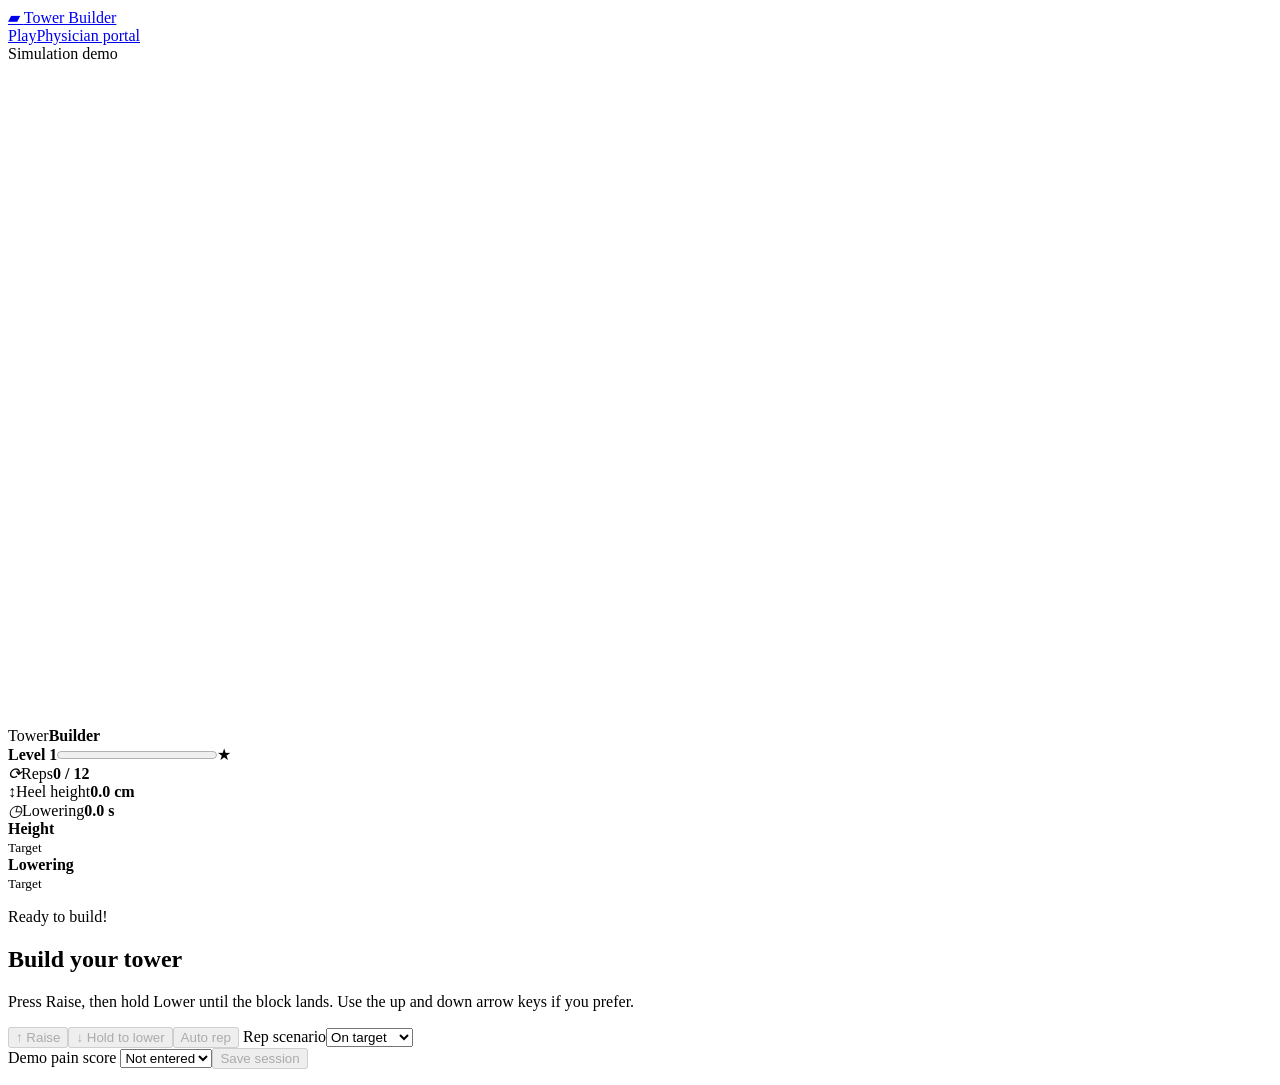
==== static/index.html @ 0b87dc3c "game" ====
﻿<!doctype html>
<html lang="en">
<head>
<meta charset="utf-8">
<meta name="viewport" content="width=device-width, initial-scale=1">
<title>Tower Builder</title>
<link rel="stylesheet" href="/style.css">
<script src="/game.js" defer></script>
</head>
<body class="game-page">
<header class="nav"><a class="brand" href="/">▰ <span>Tower Builder</span></a><nav aria-label="Main"><a aria-current="page" href="/">Play</a><a href="/physician">Physician portal</a></nav><span class="demo">Simulation demo</span></header>
<main class="game-shell">
<section class="stage" aria-label="Tower Builder game">
<canvas id="scene" width="1200" height="660" aria-hidden="true"></canvas>
<div class="game-logo" aria-label="Tower Builder"><span>Tower</span><b>Builder</b></div>
<div class="level"><strong id="level">Level 1</strong><progress id="progress" value="0" max="12" aria-label="Level progress"></progress><span aria-hidden="true">★</span></div>
<div class="stats">
<div><i aria-hidden="true">⟳</i><span>Reps<b id="reps">0 / 12</b></span></div>
<div><i aria-hidden="true">↕</i><span>Heel height<b id="height">0.0 cm</b></span></div>
<div><i aria-hidden="true">◷</i><span>Lowering<b id="pace">0.0 s</b></span></div>
</div>
<div class="gauges">
<div><strong>Height</strong><div class="gauge-inner"><div role="meter" aria-label="Heel height" aria-valuemin="0" aria-valuemax="9" aria-valuenow="0" class="track" id="height-track"><span></span></div><small>Target<b id="height-target"></b></small></div></div>
<div><strong>Lowering</strong><div class="gauge-inner"><div role="meter" aria-label="Lowering time" aria-valuemin="0" aria-valuemax="5" aria-valuenow="0" class="track" id="pace-track"><span></span></div><small>Target<b id="pace-target"></b></small></div></div>
</div>
<p id="feedback" class="feedback" role="status">Ready to build!</p>
</section>
<section class="control-panel" aria-label="Simulator controls">
<div><h1>Build your tower</h1><p id="instruction">Press Raise, then hold Lower until the block lands. Use the up and down arrow keys if you prefer.</p></div>
<div class="actions">
<button id="raise" disabled>↑ Raise</button><button id="lower" disabled>↓ Hold to lower</button><button id="simulate" disabled>Auto rep</button>
<label class="scenario">Rep scenario<select id="scenario"><option value="target">On target</option><option value="fast">Too fast</option><option value="low">Low height</option><option value="slow">Too slow</option></select></label>
</div>
<form id="save-form"><label>Demo pain score <select id="pain"><option value="">Not entered</option></select></label><button id="save" disabled>Save session</button><button id="next" type="button" hidden>Next level</button><p id="save-status" role="status"></p></form>
</section>
</main>
</body>
</html>
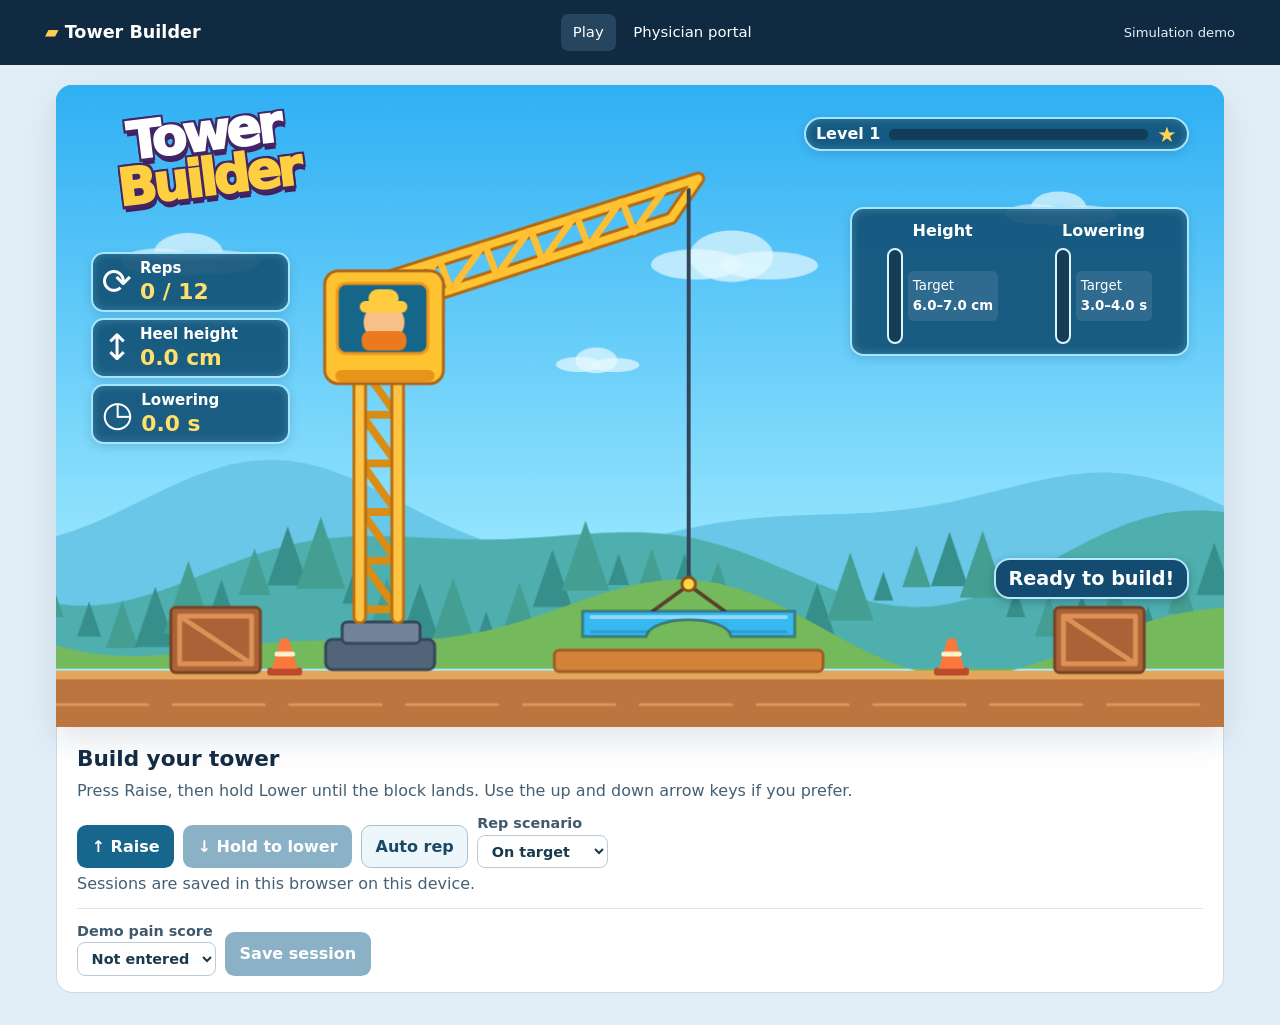
==== commit 64ea7aac: "host" ====
--- a/static/index.html
+++ b/static/index.html
@@ -4,11 +4,12 @@
 <meta charset="utf-8">
 <meta name="viewport" content="width=device-width, initial-scale=1">
 <title>Tower Builder</title>
-<link rel="stylesheet" href="/style.css">
-<script src="/game.js" defer></script>
+<link rel="stylesheet" href="./style.css">
+<script src="./demo-data.js" defer></script>
+<script src="./game.js" defer></script>
 </head>
 <body class="game-page">
-<header class="nav"><a class="brand" href="/">▰ <span>Tower Builder</span></a><nav aria-label="Main"><a aria-current="page" href="/">Play</a><a href="/physician">Physician portal</a></nav><span class="demo">Simulation demo</span></header>
+<header class="nav"><a class="brand" href="./">▰ <span>Tower Builder</span></a><nav aria-label="Main"><a aria-current="page" href="./">Play</a><a href="./physician.html">Physician portal</a></nav><span class="demo">Simulation demo</span></header>
 <main class="game-shell">
 <section class="stage" aria-label="Tower Builder game">
 <canvas id="scene" width="1200" height="660" aria-hidden="true"></canvas>
@@ -31,6 +32,7 @@
 <button id="raise" disabled>↑ Raise</button><button id="lower" disabled>↓ Hold to lower</button><button id="simulate" disabled>Auto rep</button>
 <label class="scenario">Rep scenario<select id="scenario"><option value="target">On target</option><option value="fast">Too fast</option><option value="low">Low height</option><option value="slow">Too slow</option></select></label>
 </div>
+<p id="storage-note" hidden>Sessions are saved in this browser on this device.</p>
 <form id="save-form"><label>Demo pain score <select id="pain"><option value="">Not entered</option></select></label><button id="save" disabled>Save session</button><button id="next" type="button" hidden>Next level</button><p id="save-status" role="status"></p></form>
 </section>
 </main>
--- a/static/style.css
+++ b/static/style.css
@@ -0,0 +1,107 @@
+﻿:root { font: 16px/1.5 "Segoe UI", system-ui, sans-serif; color: #142d45; background: #edf4f9; }
+* { box-sizing: border-box; }
+body { margin: 0; }
+button, select { font: inherit; }
+button, select, a { -webkit-tap-highlight-color: transparent; }
+button { cursor: pointer; padding: .55rem .85rem; border: 1px solid transparent; border-radius: .6rem; font-weight: 700; color: white; background: #17668d; }
+button:hover:not(:disabled) { filter: brightness(1.1); }
+button:disabled { opacity: .5; cursor: default; }
+:focus-visible { outline: 3px solid #b65a11; outline-offset: 3px; }
+select { display: block; width: 100%; color: #19394d; background: #fff; border: 1px solid #b9cbd8; border-radius: .5rem; padding: .42rem .6rem; }
+label { color: #41596c; font-size: .9rem; font-weight: 650; }
+[hidden] { display: none !important; }
+.nav { display: flex; justify-content: space-between; align-items: center; gap: 1rem; background: #102a41; color: white; min-height: 65px; padding: .65rem max(1.1rem, calc((100vw - 1190px) / 2)); }
+.nav a { color: inherit; text-decoration: none; white-space: nowrap; }
+.nav nav { display: flex; gap: .35rem; }
+.nav nav a { font-size: .93rem; padding: .45rem .75rem; border-radius: .45rem; }
+.nav nav a:hover, .nav [aria-current] { background: #26455e; }
+.brand { color: #ffd04f !important; font-weight: 900; font-size: 1.1rem; }
+.brand span { color: white; }
+.demo { color: #e5f2fa; font-size: .82rem; white-space: nowrap; }
+.game-page { background: #e2eef7; }
+.game-shell, .portal-shell { max-width: 1200px; margin: auto; padding: 1.25rem 1rem 2rem; }
+.stage { position: relative; overflow: hidden; isolation: isolate; width: 100%; aspect-ratio: 1200 / 660; border-radius: 1rem 1rem 0 0; background: #37b9f6; box-shadow: 0 12px 32px #17324e22; }
+.stage canvas { position: absolute; inset: 0; display: block; width: 100%; height: 100%; }
+.game-logo { position: absolute; left: 5%; top: 4%; font-size: clamp(1.2rem, 4.1vw, 3.2rem); line-height: .87; font-weight: 1000; text-align: center; letter-spacing: -.07em; transform: rotate(-7deg); color: #fff; text-shadow: 2px 3px #432665, -2px -2px #432665, -2px 3px #432665, 2px -2px #432665, 1px 6px #442060; }
+.game-logo b { display: block; color: #ffcf42; font-weight: inherit; }
+.level, .stats > div, .gauges { color: #fff; background: #125277e8; border: 2px solid #a4e6ff; box-shadow: inset 0 0 10px #a5eaff40, 0 3px 10px #174d6f33; }
+.level { position: absolute; display: flex; align-items: center; gap: .55rem; border-radius: 999px; padding: .2rem .65rem; top: 5%; right: 3%; width: 33%; font-size: clamp(.7rem, 1.5vw, 1rem); white-space: nowrap; }
+.level span { color: #ffd44c; font-size: 1.35em; line-height: 1; }
+progress { width: 100%; height: .7em; appearance: none; border: 0; border-radius: 99px; background: #113d59; }
+progress::-webkit-progress-bar { background: #113d59; border-radius: 99px; }
+progress::-webkit-progress-value { background: linear-gradient(#b7f478, #50c526); border-radius: 99px; }
+progress::-moz-progress-bar { background: #77df42; border-radius: 99px; }
+.stats { position: absolute; left: 3%; top: 26%; display: grid; gap: .36rem; width: 17%; min-width: 102px; }
+.stats > div { display: flex; align-items: center; gap: .5rem; border-radius: .8rem; padding: .38rem .55rem; }
+.stats i { font-size: clamp(1.05rem, 3vw, 2.25rem); line-height: 1; font-style: normal; }
+.stats span { font-size: clamp(.67rem, 1.3vw, .94rem); line-height: 1.1; font-weight: 650; }
+.stats b { display: block; margin-top: .16em; color: #ffe06a; font-size: 1.45em; white-space: nowrap; }
+.gauges { position: absolute; top: 19%; right: 3%; width: 29%; display: flex; justify-content: space-around; gap: .4rem; border-radius: .85rem; padding: .6rem; text-align: center; font-size: clamp(.65rem, 1.5vw, 1rem); }
+.gauge-inner { display: flex; align-items: center; gap: .3rem; margin-top: .35rem; text-align: left; }
+.gauge-inner small { background: #ffffff18; border-radius: .35rem; padding: .3rem; white-space: nowrap; }
+.gauge-inner b { display: block; }
+.track { width: clamp(.65rem, 1.6vw, 1rem); height: clamp(2.1rem, 8vw, 6rem); position: relative; border: 2px solid #d8f4ff; border-radius: 999px; background: #153d56; overflow: hidden; }
+.track span { position: absolute; inset: auto 0 0; height: 0; background: linear-gradient(#b8fa54, #48c72a); }
+.feedback { position: absolute; right: 3%; bottom: 20%; max-width: 33%; margin: 0; border-radius: 1rem; border: 2px solid #b5e8ff; background: #144b70; color: white; padding: .45rem .8rem; font-size: clamp(.7rem, 1.65vw, 1.2rem); line-height: 1.2; font-weight: 850; text-align: center; box-shadow: 0 3px 9px #142d4550; }
+.feedback[data-result="good"] { background: #236d23; border-color: #c1fa95; }
+.feedback[data-result="miss"] { background: #844514; border-color: #ffdd85; }
+.control-panel { background: #fff; padding: 1rem 1.25rem; border: 1px solid #c9dce9; border-top: 0; border-radius: 0 0 1rem 1rem; }
+.control-panel h1 { margin: 0; font-size: 1.35rem; }
+.control-panel p { margin: .2rem 0 .65rem; color: #456073; }
+.actions, #save-form { display: flex; gap: .55rem; flex-wrap: wrap; align-items: end; }
+#lower { touch-action: none; user-select: none; }
+#lower:not(:disabled) { background: #287325; }
+#save-form { margin-top: .75rem; padding-top: .75rem; border-top: 1px solid #dde8ef; }
+#save-status { margin: 0; align-self: center; }
+.secondary, #simulate, #next { border-color: #a8c2d4; background: #edf6fa; color: #194965; }
+.portal-title, .section-head { display: flex; justify-content: space-between; align-items: end; gap: .8rem; flex-wrap: wrap; }
+.portal-title { padding: .75rem 0 1.15rem; }
+.portal-title h1 { margin: 0; font-size: clamp(1.7rem, 4vw, 2.65rem); line-height: 1.12; letter-spacing: -.035em; }
+.portal-title p, .section-head p { margin: .3rem 0 0; color: #496275; }
+.portal-title .eyebrow { margin-bottom: .3rem; color: #137174; font-size: .82rem; font-weight: 850; letter-spacing: .12em; }
+.filters { display: flex; flex-wrap: wrap; gap: .75rem; align-items: end; margin-bottom: .9rem; }
+.filters p { margin: 0 0 .45rem auto; font-size: .88rem; color: #496275; }
+.summary { display: grid; grid-template-columns: repeat(4, minmax(0, 1fr)); gap: .75rem; }
+.summary article, .card { background: white; border: 1px solid #d0dfe9; border-radius: .8rem; padding: 1rem; }
+.summary h2 { margin: 0; font-size: .93rem; color: #385369; }
+.summary strong { display: block; margin: .2rem 0; font-size: 1.75rem; color: #153950; }
+.summary small { font-size: .85rem; color: #4b6478; }
+.card { margin-top: .85rem; }
+.section-head { margin-bottom: .65rem; }
+.section-head h2 { margin: 0; font-size: 1.2rem; }
+#trend { display: block; width: 100%; height: 202px; }
+.chart-legend { display: flex; flex-wrap: wrap; gap: .45rem 1rem; color: #496275; font-size: .85rem; }
+.chart-legend span { display: inline-flex; align-items: center; gap: .35rem; }
+.chart-legend i { width: .65rem; height: .65rem; border-radius: 50%; }
+.sample-dot { background: #137f83; }
+.sim-dot { background: #b35f15; }
+.chart-legend .band-dot { background: #def2ec; border: 1px solid #76ae9e; border-radius: .15rem; }
+.table-wrap { max-width: 100%; overflow-x: auto; }
+table { width: 100%; border-collapse: collapse; text-align: left; font-variant-numeric: tabular-nums; }
+th, td { padding: .55rem .65rem; border-bottom: 1px solid #e0eaf1; white-space: nowrap; }
+th { background: #edf5fa; color: #355268; font-size: .88rem; }
+td { font-size: .95rem; }
+tr:last-child td { border-bottom: 0; }
+.date-link { color: #08616e; background: transparent; padding: .12rem .15rem; text-decoration: underline; text-underline-offset: .16em; }
+.pill { display: inline-block; padding: .12rem .5rem; border-radius: 999px; font-size: .85rem; font-weight: 650; }
+.pill.good { color: #176043; background: #e2f4eb; }
+.pill.miss { color: #774315; background: #fff0d9; }
+@media (max-width: 720px) {
+  .stage { min-height: 310px; aspect-ratio: 1.45; }
+  .stats { top: 30%; }
+  .gauges { flex-direction: column; align-items: stretch; width: 24%; padding: .3rem; }
+  .gauge-inner { justify-content: center; margin-top: .1rem; }
+  .feedback { bottom: 15%; }
+  .summary { grid-template-columns: repeat(2, minmax(0, 1fr)); }
+}
+@media (max-width: 460px) {
+  .nav { flex-wrap: wrap; column-gap: .5rem; row-gap: .4rem; }
+  .nav nav { order: 3; width: 100%; }
+  .game-shell, .portal-shell { padding-inline: .6rem; }
+  .stage { min-height: 330px; }
+  .stats { min-width: 80px; left: 2%; }
+  .stats > div { gap: .2rem; padding: .3rem; }
+  .level { width: 47%; }
+  .gauges { width: 25%; right: 2%; }
+  .feedback { max-width: 25%; padding: .35rem; right: 2%; bottom: 12%; }
+}
